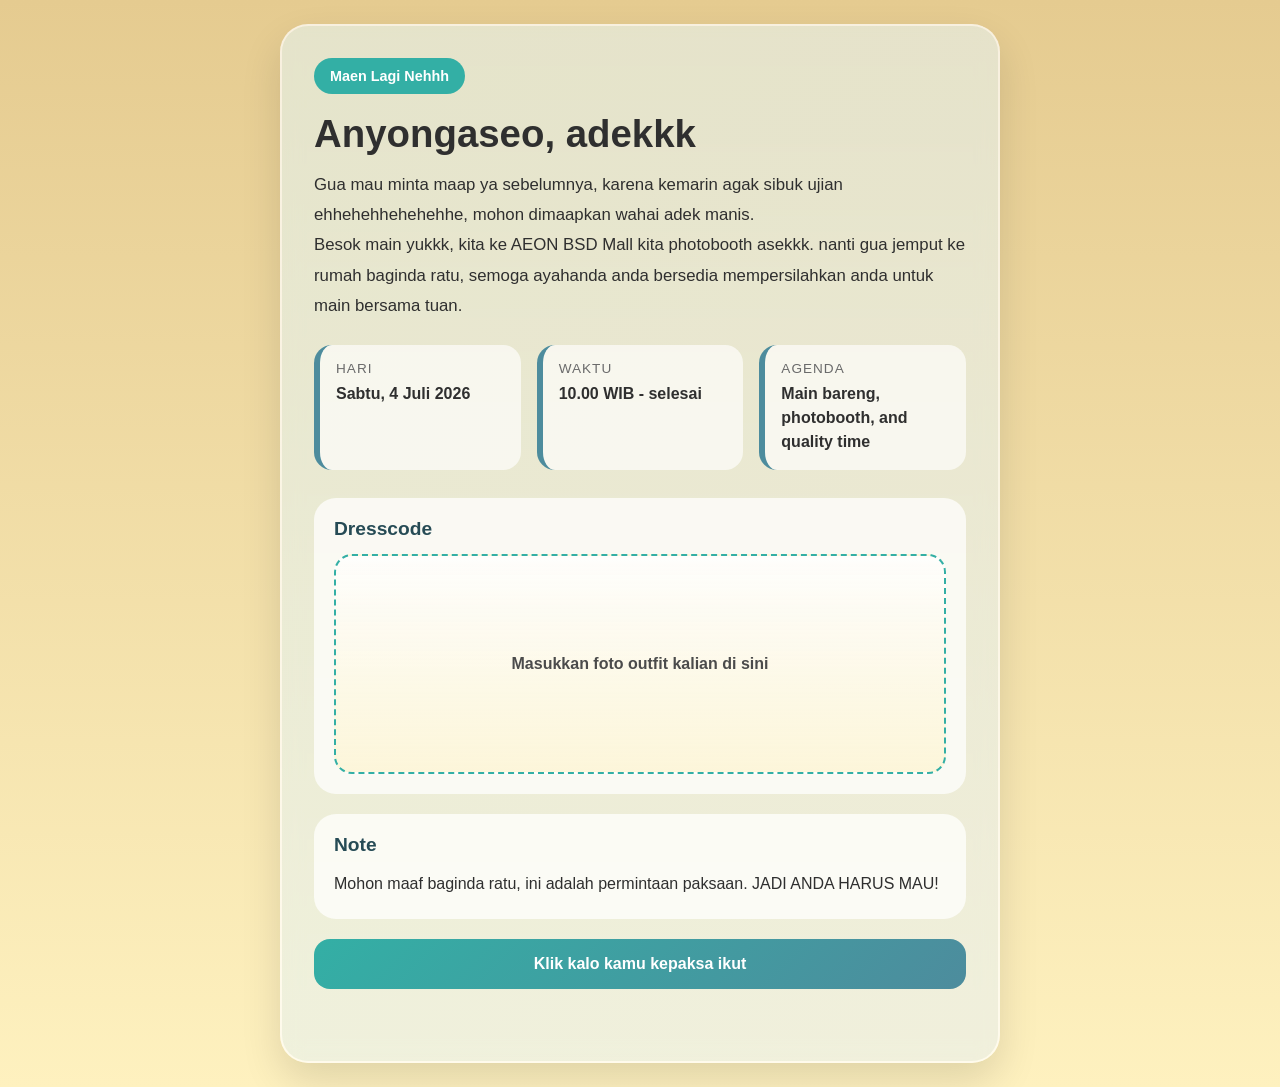
==== index.html @ 367c9e94 "Add files via upload" ====
<!DOCTYPE html>
<html lang="id">
<head>
  <meta charset="UTF-8" />
  <meta name="viewport" content="width=device-width, initial-scale=1.0" />
  <title>Undangan Main Besok</title>
  <link rel="stylesheet" href="style.css" />
</head>
<body>
  <div class="page">
    <section class="card">
      <div class="badge">Maen Lagi Nehhh</div>

      <h1>Anyongaseo, adekkk</h1>
      <p class="intro">
        Gua mau minta maap ya sebelumnya, karena kemarin agak sibuk ujian ehhehehhehehehhe, mohon dimaapkan wahai adek manis. <br> Besok main yukkk, kita ke AEON BSD Mall kita photobooth asekkk. nanti gua jemput ke rumah baginda ratu, semoga ayahanda anda bersedia mempersilahkan anda untuk main bersama tuan. 
      </p>

      <div class="details">
        <div class="detail-item">
          <span class="label">Hari</span>
          <span class="value">Sabtu, 4 Juli 2026</span>
        </div>
        <div class="detail-item">
          <span class="label">Waktu</span>
          <span class="value">10.00 WIB - selesai</span>
        </div>
        <div class="detail-item">
          <span class="label">Agenda</span>
          <span class="value">Main bareng, photobooth, and quality time</span>
        </div>
      </div>

      <div class="outfit-box">
        <h2>Dresscode</h2>
        <label for="outfitInput" class="photo-placeholder">
          <img id="outfitPreview" alt="Preview foto outfit" hidden />
          <span>Masukkan foto outfit kalian di sini</span>
        </label>
        <input type="file" id="outfitInput" accept="image/*" hidden />
      </div>

      <div class="message-box">
        <h2>Note</h2>
        <p>
          Mohon maaf baginda ratu, ini adalah permintaan paksaan. JADI ANDA HARUS MAU!
        </p>
      </div>

      <button class="btn" id="loveBtn">Klik kalo kamu kepaksa ikut</button>
      <p class="response" id="responseText"></p>
    </section>
  </div>

  <script src="script.js"></script>
</body>
</html>
---- style.css ----
:root {
  --bg: #e5cb90;
  --cream: #fef1bf;
  --teal: #33afa5;
  --blue: #4d8c9d;
  --text: #2f2f2f;
  --white: #fffdf7;
  --shadow: 0 18px 40px rgba(0, 0, 0, 0.12);
}

* {
  margin: 0;
  padding: 0;
  box-sizing: border-box;
}

body {
  font-family: "Poppins", "Segoe UI", sans-serif;
  background: linear-gradient(180deg, var(--bg), var(--cream));
  color: var(--text);
  min-height: 100vh;
  display: flex;
  align-items: center;
  justify-content: center;
  padding: 24px;
}

.page {
  width: 100%;
  max-width: 720px;
}

.card {
  background: rgba(255, 255, 255, 0.55);
  backdrop-filter: blur(10px);
  border: 2px solid rgba(255, 255, 255, 0.35);
  border-radius: 28px;
  padding: 32px;
  box-shadow: var(--shadow);
  position: relative;
  overflow: hidden;
}

.card::before {
  content: "";
  position: absolute;
  inset: 0;
  background: linear-gradient(135deg, rgba(51, 175, 165, 0.08), rgba(77, 140, 157, 0.08));
  pointer-events: none;
}

.badge {
  display: inline-block;
  background: var(--teal);
  color: white;
  padding: 10px 16px;
  border-radius: 999px;
  font-size: 0.9rem;
  font-weight: 600;
  margin-bottom: 18px;
  position: relative;
  z-index: 1;
}

h1 {
  font-size: 2.4rem;
  margin-bottom: 14px;
  position: relative;
  z-index: 1;
}

.intro {
  font-size: 1.05rem;
  line-height: 1.8;
  margin-bottom: 24px;
  position: relative;
  z-index: 1;
}

.details {
  display: grid;
  grid-template-columns: repeat(auto-fit, minmax(180px, 1fr));
  gap: 16px;
  margin-bottom: 28px;
  position: relative;
  z-index: 1;
}

.detail-item {
  background: rgba(255, 255, 255, 0.65);
  border-left: 6px solid var(--blue);
  border-radius: 18px;
  padding: 16px;
}

.label {
  display: block;
  font-size: 0.85rem;
  text-transform: uppercase;
  letter-spacing: 1px;
  color: #6a6a6a;
  margin-bottom: 6px;
}

.value {
  font-size: 1rem;
  font-weight: 600;
  line-height: 1.5;
}

.outfit-box,
.message-box {
  background: rgba(255, 255, 255, 0.72);
  border-radius: 22px;
  padding: 20px;
  margin-bottom: 20px;
  position: relative;
  z-index: 1;
}

.outfit-box h2,
.message-box h2 {
  font-size: 1.2rem;
  margin-bottom: 14px;
  color: #264b55;
}

.photo-placeholder {
  border: 2px dashed var(--teal);
  background: linear-gradient(180deg, rgba(255,255,255,0.7), rgba(254,241,191,0.5));
  border-radius: 18px;
  min-height: 220px;
  display: flex;
  align-items: center;
  justify-content: center;
  text-align: center;
  color: #4b4b4b;
  font-weight: 600;
  padding: 20px;
  cursor: pointer;
  overflow: hidden;
  position: relative;
}

.photo-placeholder img {
  max-width: 100%;
  max-height: 100%;
  object-fit: cover;
  border-radius: 18px;
  position: absolute;
  inset: 0;
}

.photo-placeholder span {
  position: relative;
  z-index: 1;
}

.photo-placeholder img[hidden] {
  display: none;
}

.message-box p {
  line-height: 1.8;
  font-size: 1rem;
}

.btn {
  width: 100%;
  border: none;
  background: linear-gradient(135deg, var(--teal), var(--blue));
  color: white;
  padding: 16px 20px;
  border-radius: 16px;
  font-size: 1rem;
  font-weight: 700;
  cursor: pointer;
  transition: transform 0.2s ease, opacity 0.2s ease;
  position: relative;
  z-index: 1;
}

.btn:hover {
  transform: translateY(-2px);
  opacity: 0.95;
}

.response {
  margin-top: 16px;
  text-align: center;
  font-weight: 600;
  color: #24545d;
  min-height: 24px;
  position: relative;
  z-index: 1;
}

@media (max-width: 600px) {
  .card {
    padding: 22px;
    border-radius: 22px;
  }

  h1 {
    font-size: 2rem;
  }

  .photo-placeholder {
    min-height: 180px;
  }
}
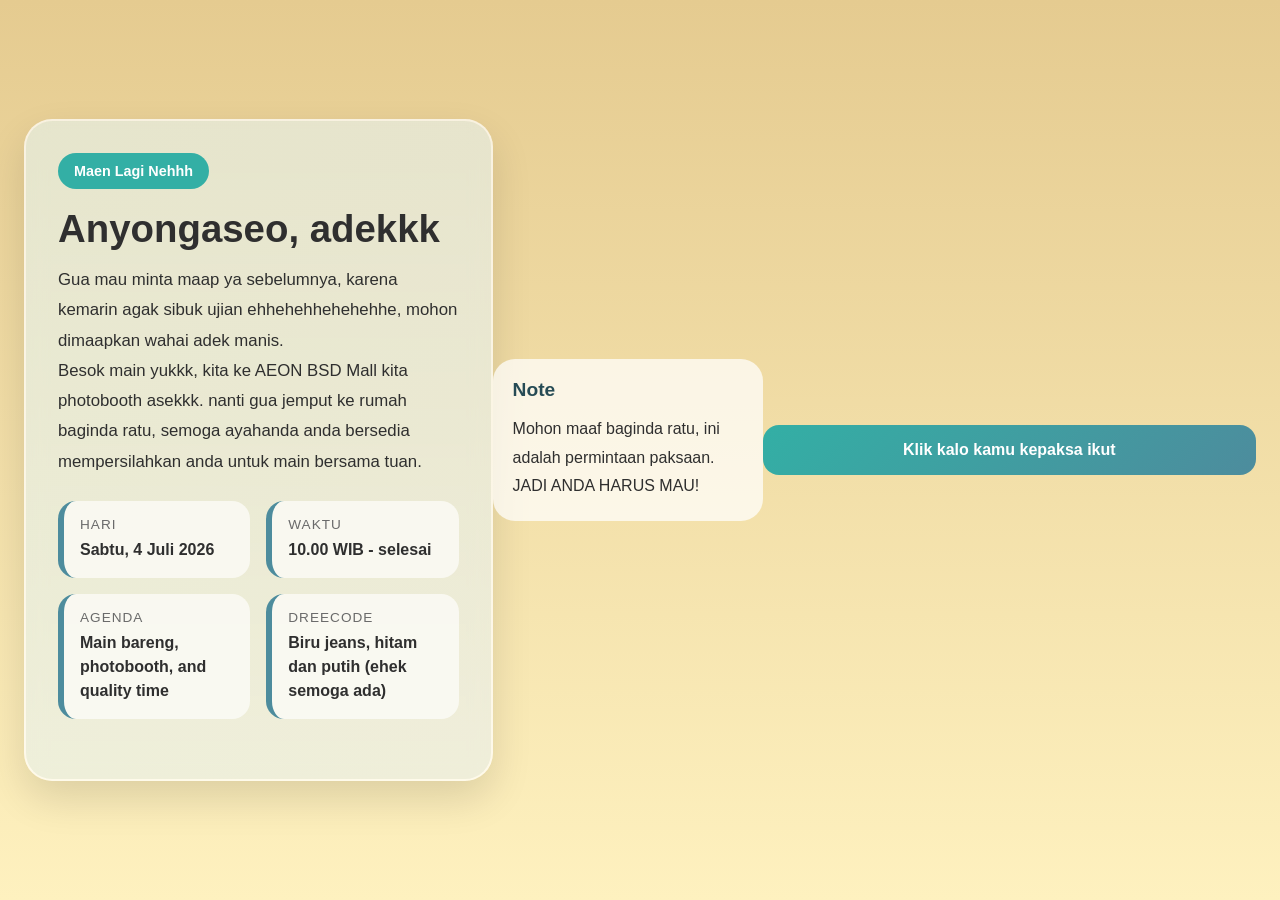
==== commit 688a6d9d: "Update index.html" ====
--- a/index.html
+++ b/index.html
@@ -29,15 +29,11 @@
           <span class="label">Agenda</span>
           <span class="value">Main bareng, photobooth, and quality time</span>
         </div>
+        <div class="detail-item">
+          <span class="label">Dreecode</span>
+          <span class="value">Biru jeans, hitam dan putih (ehek semoga ada)</span>
+        </div>
       </div>
-
-      <div class="outfit-box">
-        <h2>Dresscode</h2>
-        <label for="outfitInput" class="photo-placeholder">
-          <img id="outfitPreview" alt="Preview foto outfit" hidden />
-          <span>Masukkan foto outfit kalian di sini</span>
-        </label>
-        <input type="file" id="outfitInput" accept="image/*" hidden />
       </div>
 
       <div class="message-box">
@@ -54,4 +50,4 @@
 
   <script src="script.js"></script>
 </body>
-</html>+</html>
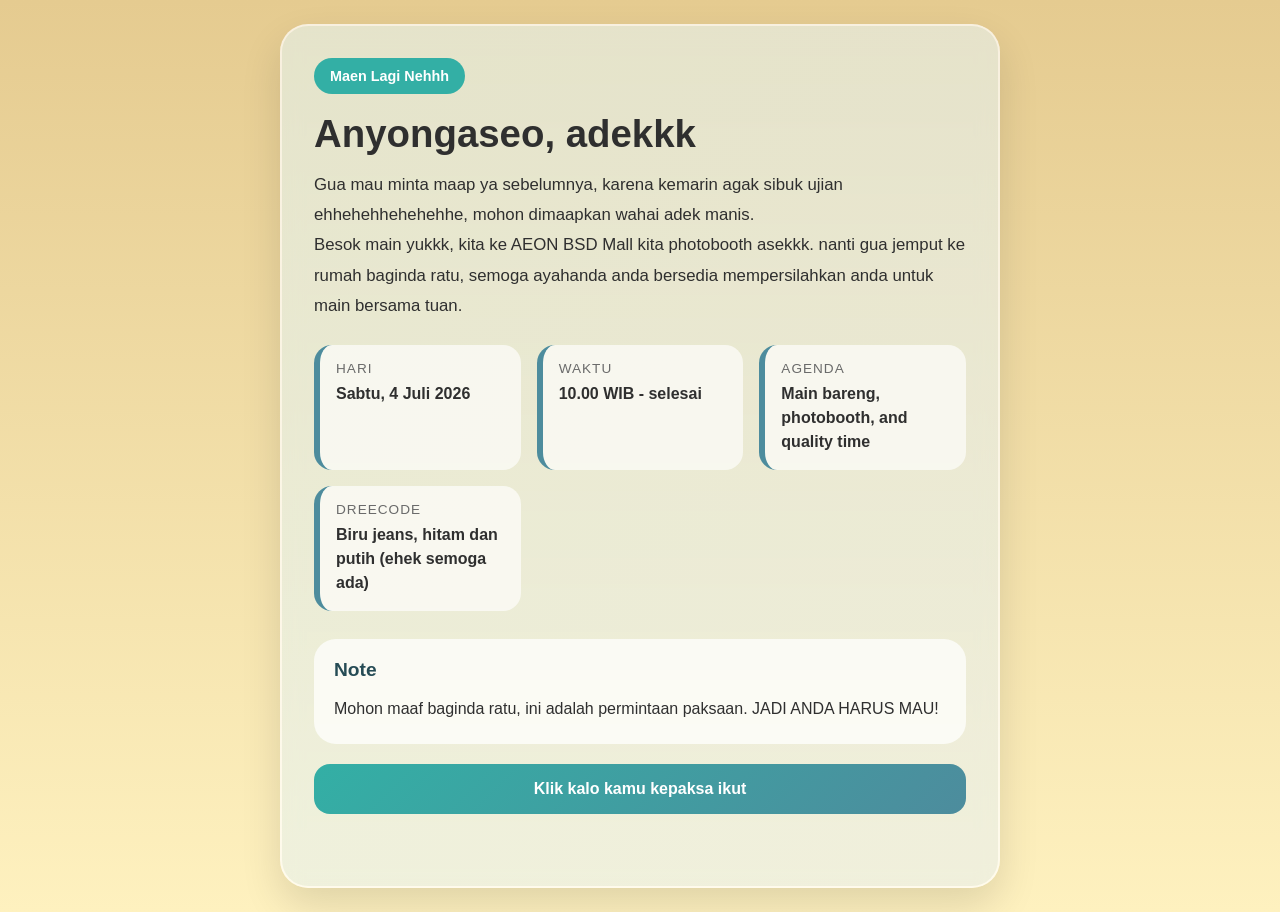
==== commit 8d13e70a: "Update index.html" ====
--- a/index.html
+++ b/index.html
@@ -34,7 +34,6 @@
           <span class="value">Biru jeans, hitam dan putih (ehek semoga ada)</span>
         </div>
       </div>
-      </div>
 
       <div class="message-box">
         <h2>Note</h2>
